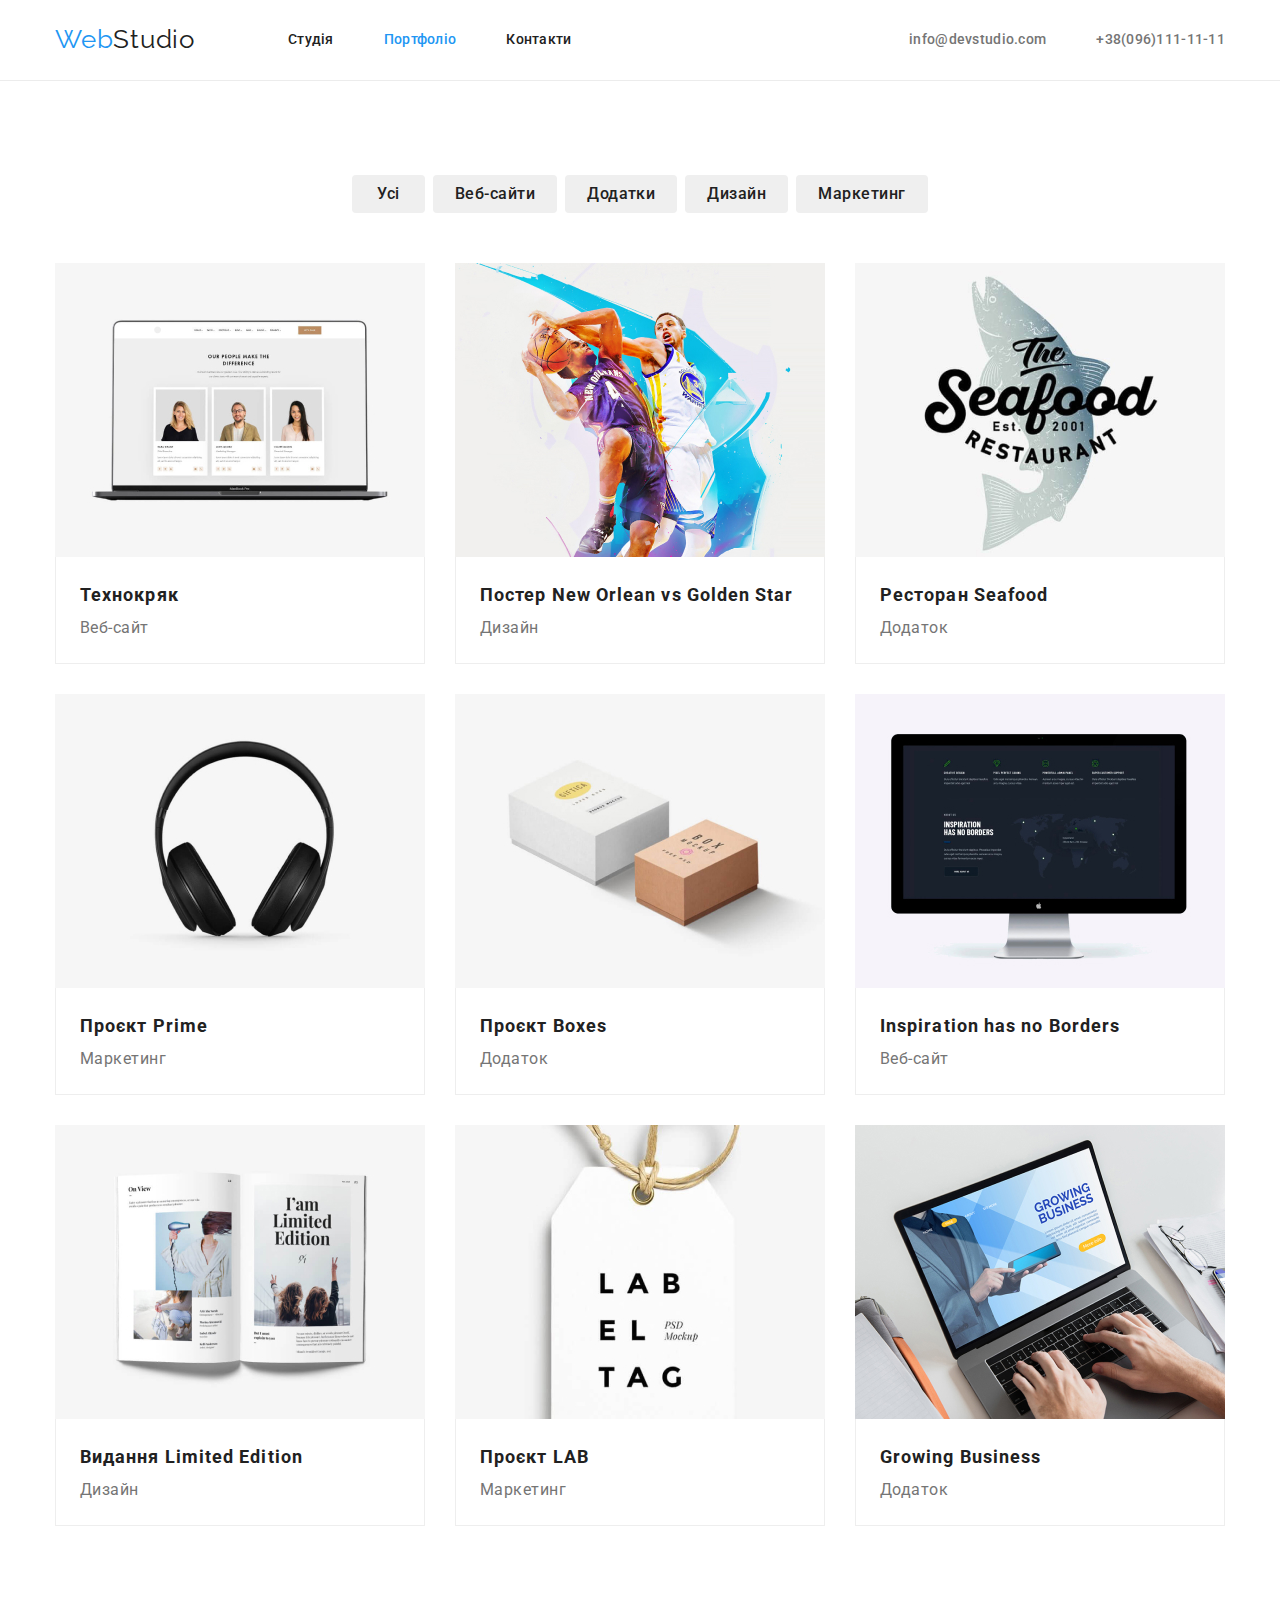
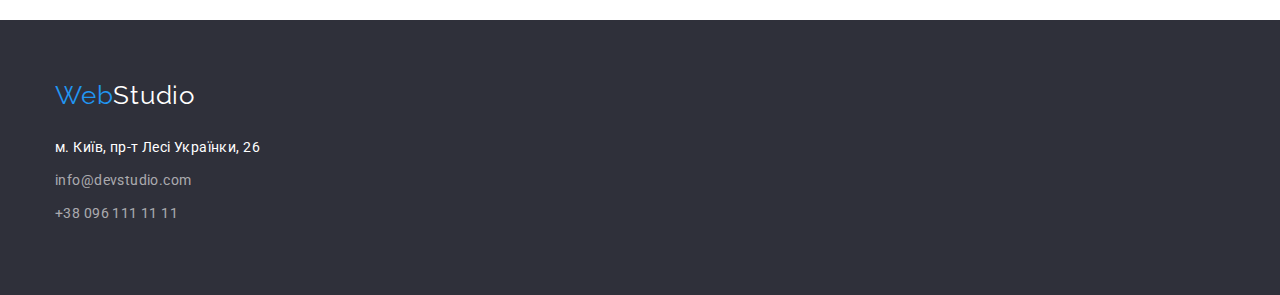
==== portfolio.html @ 9f7bf600 "Правки зроблені" ====
<!DOCTYPE html>
<html lang="uk">
  <head>
    <meta charset="UTF-8" />
    <meta http-equiv="X-UA-Compatible" content="IE=edge" />
    <meta name="viewport" content="width=device-width, initial-scale=1.0" />
    <title>WebStudio</title>
    <link href="https://fonts.googleapis.com/css2?family=Raleway:wght@700&family=Roboto:wght@400;500;700;900&display=swap"
      rel="stylesheet" />
    <link href="https://cdnjs.cloudflare.com/ajax/libs/normalize/8.0.1/normalize.css" /> 
    <link rel="stylesheet" href="./css/styles.css" />
  </head>
  <body>
    <header class="header">
      <div class="container">
        <a class="logo" href="./index.html"><span class="logo-half">Web</span>Studio</a>
    
        <nav>
          <ul class="nav-list">
            <li><a class="item" href="./index.html">Студія</a></li>
            <li><a class="item current" href="#">Портфоліо</a></li>
            <li><a class="item" href="#">Контакти</a></li>
          </ul>
        </nav>
        <div class="block-contacts">
          <ul class="contacts">
            <li><a href="mailto:info@devsudio.com" class="link-mail">info@devstudio.com</a></li>
            <li><a href="tel:+380961111111">+38(096)111-11-11</a></li>
          </ul>
        </div>
      </div>
    </header>

    <!--MAIN-HERO-->
    <main>
      <section class="section">
        <div class="container">
        <h1 class="hidden-title">Каталог</h1>
        <ul class="filter-list-button">
          <li><button type="button" class="filter-all">Усі</button></li>
          <li><button type="button" class="filter">Веб-сайти</button></li>
          <li><button type="button" class="filter">Додатки</button></li>
          <li><button type="button" class="filter">Дизайн</button></li>
          <li><button type="button" class="filter">Маркетинг</button></li>
        </ul>

        <ul class="image-list">
          
          <li>
            <a href="#">
              <img src="./images/tecknokr.jpg" alt="зображення лептопа" width="370" />
              <div class="image-descr">
                <h2 class="image-list-title">Технокряк</h2>
                <p class="image-list-item">Веб-сайт</p>
              </div>
            </a>
          </li>
          
          <li>
            <a href="#">
              <img src="./images/bascketball.jpg" alt="два баскетболісти" width="370" />
              <div class="image-descr">
                <h2 class="image-list-title">Постер New Orlean vs Golden Star</h2>
                <p class="image-list-item">Дизайн</p>
              </div>
            </a>
          </li>
          
          <li>
            <a href="#">
              <img src="./images/seafood.jpg" alt="лого ресторану" width="370" />
              <div class="image-descr">
                <h2 class="image-list-title">Ресторан Seafood</h2>
                <p class="image-list-item">Додаток</p>
              </div>
            </a>
          </li>
          
          <li>
            <a href="#">
              <img src="./images/headphones.jpg" alt="навушники фото" width="370" />
              <div class="image-descr">
                <h2 class="image-list-title">Проєкт Prime</h2>
                <p class="image-list-item">Маркетинг</p>
              </div>
            </a>
          </li>
          
          <li>
            <a href="#">
              <img src="./images/boxes.jpg" alt="зоброеження двох коробок" width="370" />
              <div class="image-descr">
                <h2 class="image-list-title">Проєкт Boxes</h2>
                <p class="image-list-item">Додаток</p>
              </div>
            </a>
          </li>
          
          <li><a href="#">
              <img src="./images/monitor.jpg" alt="зображення десктопа" width="370" />
              <div class="image-descr">
                <h2 class="image-list-title">Inspiration has no Borders</h2>
                <p class="image-list-item">Веб-сайт</p>
              </div>
            </a>
          </li>
          
          <li>
            <a href="#">
              <img src="./images/limedition.jpg" alt="зображення журналу" width="370" />
              <div class="image-descr">
                <h2 class="image-list-title">Видання Limited Edition</h2>
                <p class="image-list-item">Дизайн</p>
              </div>
            </a>
          </li>
          
          <li>
            <a href="#">
              <img src="./images/projlab.jpg" alt="зображення етикетки" width="370" />
              <div class="image-descr">
                <h2 class="image-list-title">Проєкт LAB</h2>
                <p class="image-list-item">Маркетинг</p>
              </div>
            </a>
          </li>
          
          <li>
            <a href="#">
              <img src="./images/laptop.jpg" alt="зображення лептопа" width="370" />
              <div class="image-descr">
                <h2 class="image-list-title">Growing Business</h2>
                <p class="image-list-item">Додаток</p>
              </div>
            </a>
          </li>
        
        </ul>
      </div>
      </section>
    </main>

    <!--FOOTER-->
    <footer class="footer">
      <div class="container">
        <a class="logo" href="#"><span class="logo-half">Web</span><span class="logo-footer">Studio</span></a>
        <address>
          <ul class="footer-list">
    
            <li>
              <a class="location" href="https://goo.gl/maps/CPFtiqBuCuVv1Jpb6" target="_blank"
                rel="noopener nofollow noreferrer">м. Київ, пр-т Лесі Українки, 26
              </a>
            </li>
    
            <li>
              <a class="mail" href="mailto:info@devstudio.com">info@devstudio.com</a>
            </li>
    
            <li><a class="tel" href="tel:+380961111111">+38 096 111 11 11</a></li>
          </ul>
        </address>
      </div>
    </footer>
    </body>
    
</html>
---- css/styles.css ----
:root {
  --primary-title-color: #212121;
  --primary-text-color: #757575;
  --accent-blue-color: #2196f3;
  --pure-white-color: #ffffff;
  --section-bckgd-color: #f5f5f5;
  --main-bckgd-color: #2f303a;
  --second-bckgd-color: #F5F4FA;
  --border-color: #ECECEC;


}

/*MAIN TAGS*/

* {
  box-sizing: border-box;
}

body {
  background-color: var(--pure-white-color);
  color: var(--primary-text-color);
  font-family: "Roboto", sans-serif;
  letter-spacing: 0.03em;
  font-size: 14px;
}

html {
  margin: 0;
  padding: 0;
}

p,
h1,
h2,
h3,
h4 {
    margin: 0;
}

a:hover,
a:focus,
a.current {
  color: var(--accent-blue-color);
}

a {
  text-decoration: none;
  color: inherit;
}

body {
  margin: 0;
}

ul, li {
  margin: 0;
  padding-left: 0;
  list-style: none;
}

img {
  display: block;
}

/*CLASS*/

.container {
  width: 1200px;
  padding-left: 15px;
  padding-right: 15px;
  margin: 0 auto;
  /*outline: 1px solid red;*/
}

.section {
  padding-top: 94px;
  padding-bottom: 94px;
}

.section-list {
  display: flex;
  margin-left: 30px;
}

.container .no-padding {
  padding-top: 0;
}

.logo {
  color: var(--primary-title-color);
  font-family: "Raleway", sans-serif;
  font-size: 26px;
  line-height: 1.19;
  letter-spacing: 0.03em;
  margin-right: 93px;
  padding-top: 24px;
  padding-bottom: 25px;
}

.logo-half {
  color: var(--accent-blue-color);
  font-family: "Raleway", sans-serif;
  font-size: 26px;
  line-height: 1.19;
  letter-spacing: 0.03em;
  margin-left: 0px;
}

.hidden-title {
  display: none;
}

/*HEADER*/

.header {
  border-bottom: 1px solid var(--border-color);
  margin: auto;
}

.header .container {
  display: flex;
  height: 80px;
  align-items: center;
  
}

.nav-list {
  color: var(--primary-title-color);
  font-weight: 500;
  line-height: 1.14;
  letter-spacing: 0.02em;
  display: flex;
  align-items: center;
}

.nav-list .item  {
display: flex;
margin-right: 50px;
padding-top: 32px;
padding-bottom: 32px;
}

.contacts {
color: var(--primary-text-color);
font-weight: 500;
font-size: 14px;
line-height: 1.14;
letter-spacing: 0.02em;
display: flex;
align-items: flex-end;
padding-top: 32px;
padding-bottom: 32px;
}

.block-contacts {
  margin-left: auto;
}

.contacts .link-mail {
margin-right: 50px;
}

[type="button"] {
  font-family: "Roboto";
  font-weight: 500;
  font-size: 16px;
  line-height: 1.63;
  letter-spacing: 0.03em;
  color: var(--primary-title-color);
  border-radius: 4px;
  border: 0px;
  padding: 6px 22px;
}

.filter-list-button .filter-all {
  padding: 6px 25px;
}

[type="button"]:hover,
[type="button"]:focus {
  color: var(--pure-white-color);
  background-color: var(--accent-blue-color);
  cursor: pointer;
}

.main-button {
  font-family: inherit;
  font-weight: 700;
  line-height: 1.88;
  letter-spacing: 0.06em;
  color: var(--pure-white-color);
  background-color: var(--accent-blue-color);
  width: 216px;
  height: 50px; 
  margin-top: 30px;
  border: 0px;
}

.main-button:hover,
.main-button:focus {
  background: #188CE8;
  box-shadow: 0px 4px 4px rgba(0, 0, 0, 0.15);
  border-radius: 4px;
  cursor: pointer;
  border: 0px;   
}

.hero {
  background: var(--main-bckgd-color);
  color: var(--pure-white-color);
  font-weight: 900;
  font-size: 44px;
  line-height: 1.36;
  text-align: center;
  text-transform: uppercase;
  letter-spacing: 0.06em;
  padding-top: 200px;
  padding-bottom: 200px;
}

.hero h1 {
  font-weight: 900;
  font-size: 44px;
  line-height: 1.36;
  text-align: center;
  letter-spacing: 0.06em;
}

.section-title {
  color: var(--primary-title-color);
  font-size: 36px;
  line-height: 1.17;
  text-align: center;
  letter-spacing: 0.03em;
   
}
.principles-list {
display: flex;
}

.principles-list-title  {
  color: var(--primary-title-color);
  font-weight: 700;
  font-size: 14px;
  line-height: 16px;
  letter-spacing: 0.03em;
  text-transform: uppercase;
  margin-bottom: 10px;
}

.principles-descr {
  font-size: 14px;
  line-height: 24px;
  letter-spacing: 0.03em;
}

.section-images {
  display: flex;
  align-items: center;
  justify-content: space-between;
  
}

.section.no-padding {
  padding-top: 0;
}

.section-images .images {
  margin-top: 50px;
}

/*TEAM*/
.section.section-team {
  background: var(--second-bckgd-color);
}  

.section-team .section-title {
  color: var(--primary-title-color);
}

.team-list {
  display: flex;
  align-items: center;
  margin-top: 50px;
  justify-content: space-between;
  
}

.team-list .teammate-name {
  font-weight: 500;
  font-size: 16px;
  line-height: 1.19;
  color: var(--primary-title-color);
}

.teammate-fuction {
  font-size: 16px;
  line-height: 19px;
  color: var(--primary-text-color);
  padding-bottom: 30px;
  text-align: center;
}

.teammate-item {
  display: flex;
  flex-direction: column;
  align-items: center;
  width: 270px;
  background-color: var(--pure-white-color);
}

.teammate-name {
  padding-top: 30px;
  margin-bottom: 10px;
  text-align: center;
}

/* PORTFOLIO */

.filter-list-button {
  display: flex;
  justify-content: center;
  gap: 8px;
  margin-bottom: 50px;
    padding: 0px 22px;
}

.image-list .image-list-title {
  color: var(--primary-title-color);
  font-size: 18px;
  line-height: 2;
  letter-spacing: 0.06em;
}

.image-list .image-list-item {
  color: var(--primary-text-color);
  font-size: 16px;
  line-height: 1.88;
  letter-spacing: 0.03em;
}

.image-list {
  display: flex;
  flex-wrap: wrap;
  justify-content: center;
  gap: 30px;
}

.image-descr {
  border: 1px solid #EEEEEE;
  border-top: 0;
  padding: 20px 24px;
}

/* FOOTER */

.container.no-padding {
  padding: 0;
}


.footer  {
  background-color: var(--main-bckgd-color);
  color: var(--pure-white-color);
  line-height: 1.71;
  padding-top: 36px;
  padding-bottom: 60px;
}

.footer .footer-list {
  font-style: normal;
}

.footer-list .mail,
.footer-list .tel {
  color: rgba(255, 255, 255, 0.6);
}

.footer-list .mail:hover,
.footer-list .tel:hover {
  color: var(--accent-blue-color);
}

.footer-list .mail:focus,
.footer-list .tel:focus {
  color: var(--accent-blue-color);
}

.footer .logo {
  display: block;
  margin-bottom: 0;
  
}

.footer-list {
  flex-direction: column;
  align-items: flex-start;
  margin-bottom: 9px;
}

.footer .location {
  display: block;
  margin-bottom: 9px;
}

.footer .mail {
  display: block;
  margin-bottom: 9px;
}

.logo-footer {
  color: var(--pure-white-color);
}

.logo-footer:hover,
.logo-footer:focus {
  color: var(--accent-blue-color);
}
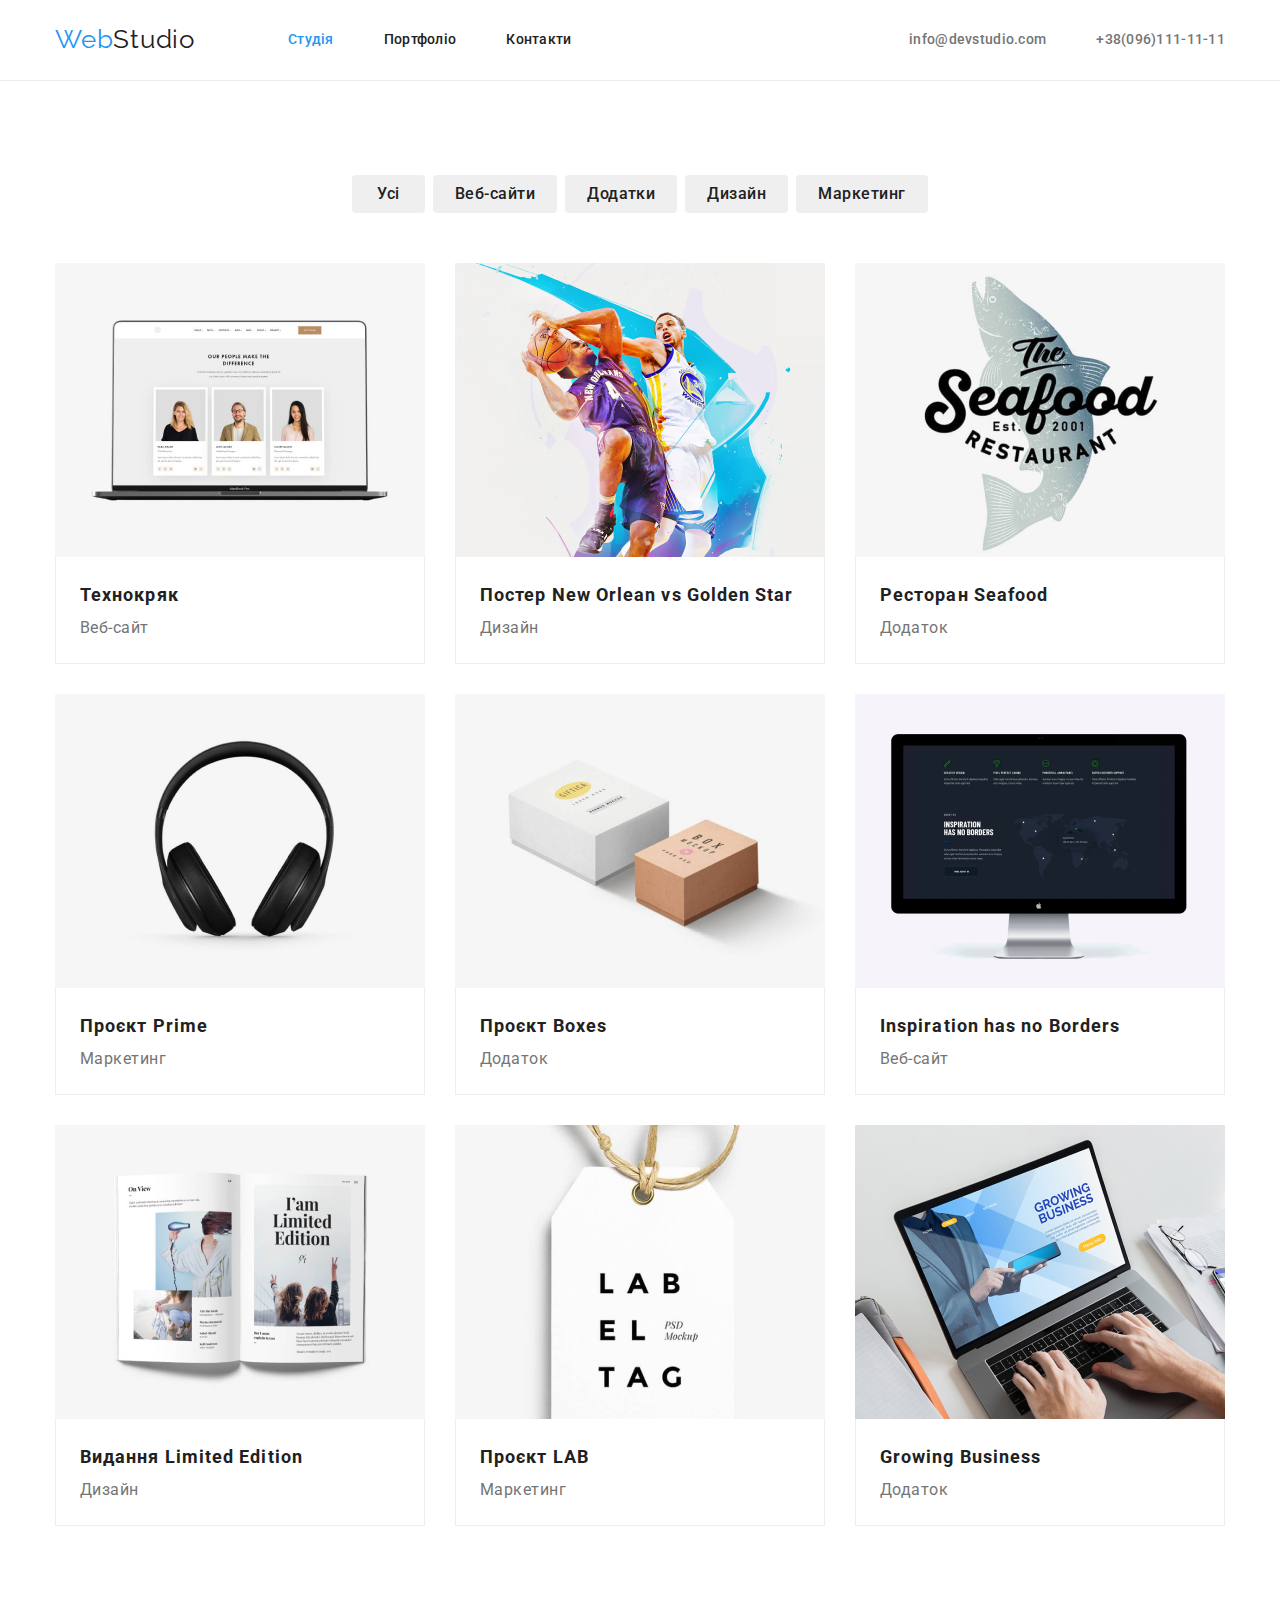
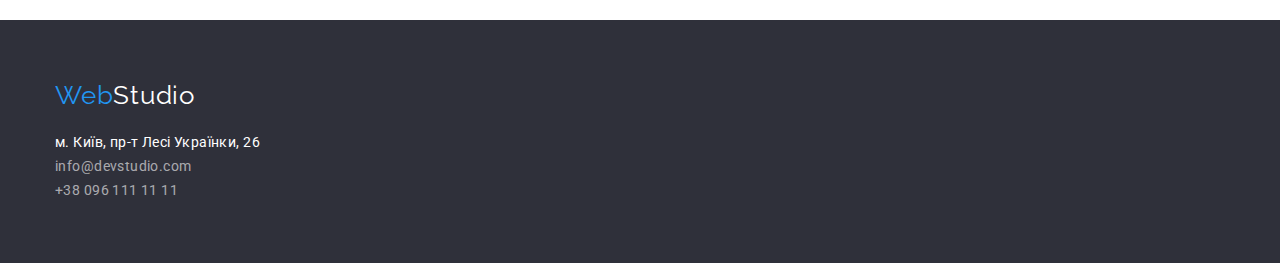
==== commit 7fe40631: "останні правки до дз №3" ====
--- a/portfolio.html
+++ b/portfolio.html
@@ -17,9 +17,9 @@
     
         <nav>
           <ul class="nav-list">
-            <li><a class="item" href="./index.html">Студія</a></li>
-            <li><a class="item current" href="#">Портфоліо</a></li>
-            <li><a class="item" href="#">Контакти</a></li>
+            <li class="item"><a class="current" href="#">Студія</a></li>
+            <li class="item"><a href="./portfolio.html">Портфоліо</a></li>
+            <li class="item"><a href="#">Контакти</a></li>
           </ul>
         </nav>
         <div class="block-contacts">
--- a/css/styles.css
+++ b/css/styles.css
@@ -120,7 +120,6 @@
 
 .header .container {
   display: flex;
-  height: 80px;
   align-items: center;
   
 }
@@ -134,11 +133,12 @@
   align-items: center;
 }
 
-.nav-list .item  {
+.nav-list .item:not(:last-child)  {
 display: flex;
-margin-right: 50px;
 padding-top: 32px;
 padding-bottom: 32px;
+margin-right: 50px;
+
 }
 
 .contacts {
@@ -206,7 +206,7 @@
   border: 0px;   
 }
 
-.hero {
+.section-hero {
   background: var(--main-bckgd-color);
   color: var(--pure-white-color);
   font-weight: 900;
@@ -219,7 +219,7 @@
   padding-bottom: 200px;
 }
 
-.hero h1 {
+.section-hero h1 {
   font-weight: 900;
   font-size: 44px;
   line-height: 1.36;
@@ -266,8 +266,8 @@
   padding-top: 0;
 }
 
-.section-images .images {
-  margin-top: 50px;
+.container .section-title {
+  margin-bottom: 50px;
 }
 
 /*TEAM*/
@@ -296,25 +296,27 @@
 
 .teammate-fuction {
   font-size: 16px;
-  line-height: 19px;
+  line-height: 1.19;
   color: var(--primary-text-color);
-  padding-bottom: 30px;
+  margin-top: 10px;
+}
+
+.teammate-item {
+  display: flex;
+  flex-direction: column;
   text-align: center;
-}
-
-.teammate-item {
-  display: flex;
-  flex-direction: column;
-  align-items: center;
   width: 270px;
   background-color: var(--pure-white-color);
-}
-
-.teammate-name {
-  padding-top: 30px;
-  margin-bottom: 10px;
-  text-align: center;
-}
+  border: 0px solid;
+  border-radius: 0px 0px 4px 4px;
+  box-shadow: 0px 1px 3px rgba(0, 0, 0, 0.12), 0px 1px 1px rgba(0, 0, 0, 0.14), 0px 2px 1px rgba(0, 0, 0, 0.2);
+
+}
+
+.teammate-descr {
+  padding: 30px 0 30px;
+}
+
 
 /* PORTFOLIO */
 
@@ -323,7 +325,6 @@
   justify-content: center;
   gap: 8px;
   margin-bottom: 50px;
-    padding: 0px 22px;
 }
 
 .image-list .image-list-title {
@@ -364,7 +365,7 @@
   background-color: var(--main-bckgd-color);
   color: var(--pure-white-color);
   line-height: 1.71;
-  padding-top: 36px;
+  padding-top: 60px;
   padding-bottom: 60px;
 }
 
@@ -389,23 +390,12 @@
 
 .footer .logo {
   display: block;
-  margin-bottom: 0;
-  
-}
-
-.footer-list {
-  flex-direction: column;
-  align-items: flex-start;
-  margin-bottom: 9px;
-}
-
-.footer .location {
-  display: block;
-  margin-bottom: 9px;
-}
-
-.footer .mail {
-  display: block;
+  padding-top: 0;
+  padding-bottom: 0;
+  margin-bottom: 20px;
+}
+
+.footer-list-element {
   margin-bottom: 9px;
 }
 
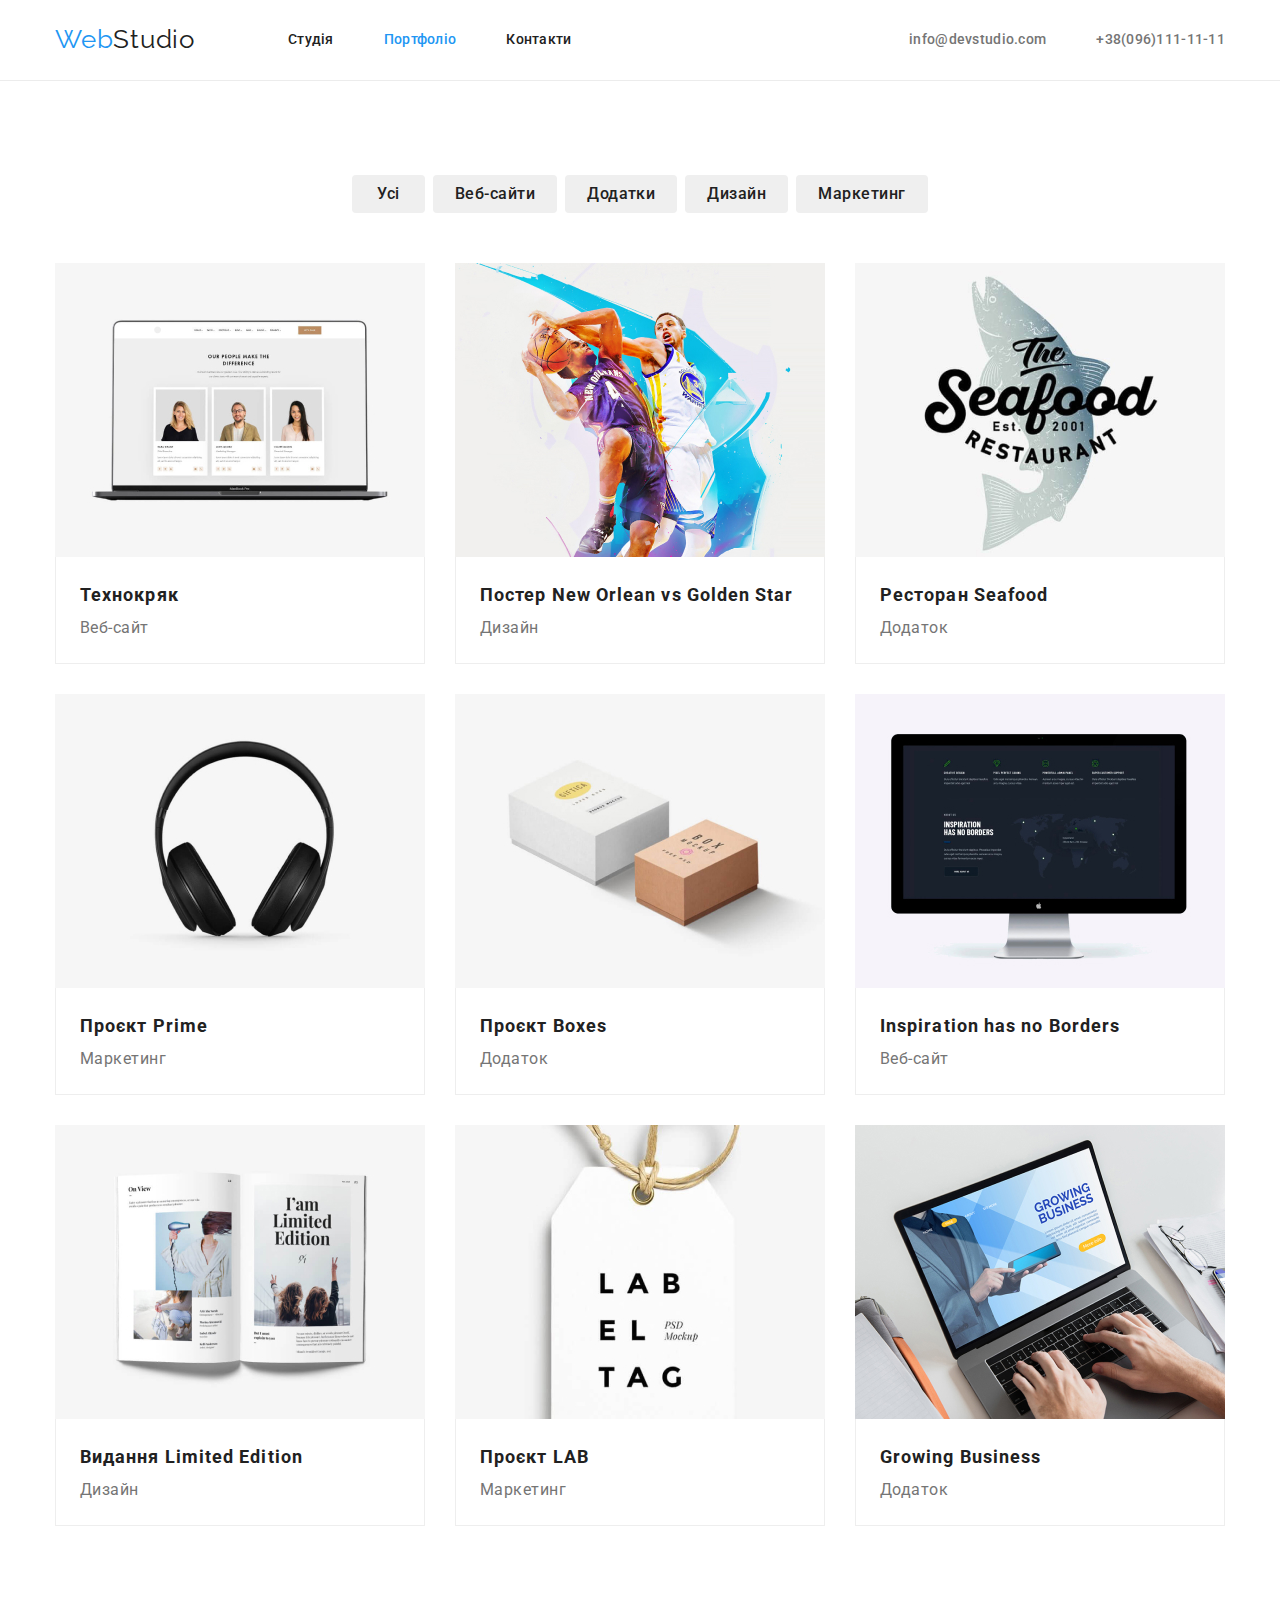
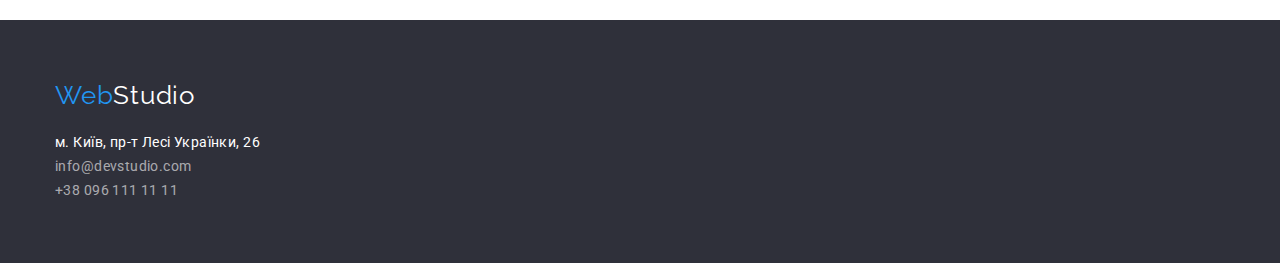
==== commit c1a7f017: "update" ====
--- a/portfolio.html
+++ b/portfolio.html
@@ -17,8 +17,8 @@
     
         <nav>
           <ul class="nav-list">
-            <li class="item"><a class="current" href="#">Студія</a></li>
-            <li class="item"><a href="./portfolio.html">Портфоліо</a></li>
+            <li class="item"><a href="./index.html">Студія</a></li>
+            <li class="item"><a class="current" href="./portfolio.html">Портфоліо</a></li>
             <li class="item"><a href="#">Контакти</a></li>
           </ul>
         </nav>
@@ -46,7 +46,7 @@
 
         <ul class="image-list">
           
-          <li>
+          <li class="image">
             <a href="#">
               <img src="./images/tecknokr.jpg" alt="зображення лептопа" width="370" />
               <div class="image-descr">
@@ -56,7 +56,7 @@
             </a>
           </li>
           
-          <li>
+          <li class="image">
             <a href="#">
               <img src="./images/bascketball.jpg" alt="два баскетболісти" width="370" />
               <div class="image-descr">
@@ -66,7 +66,7 @@
             </a>
           </li>
           
-          <li>
+          <li class="image">
             <a href="#">
               <img src="./images/seafood.jpg" alt="лого ресторану" width="370" />
               <div class="image-descr">
@@ -76,7 +76,7 @@
             </a>
           </li>
           
-          <li>
+          <li class="image">
             <a href="#">
               <img src="./images/headphones.jpg" alt="навушники фото" width="370" />
               <div class="image-descr">
@@ -86,7 +86,7 @@
             </a>
           </li>
           
-          <li>
+          <li class="image">
             <a href="#">
               <img src="./images/boxes.jpg" alt="зоброеження двох коробок" width="370" />
               <div class="image-descr">
@@ -96,7 +96,8 @@
             </a>
           </li>
           
-          <li><a href="#">
+          <li class="image">
+            <a href="#">
               <img src="./images/monitor.jpg" alt="зображення десктопа" width="370" />
               <div class="image-descr">
                 <h2 class="image-list-title">Inspiration has no Borders</h2>
@@ -105,7 +106,7 @@
             </a>
           </li>
           
-          <li>
+          <li class="image">
             <a href="#">
               <img src="./images/limedition.jpg" alt="зображення журналу" width="370" />
               <div class="image-descr">
@@ -115,7 +116,7 @@
             </a>
           </li>
           
-          <li>
+          <li class="image">
             <a href="#">
               <img src="./images/projlab.jpg" alt="зображення етикетки" width="370" />
               <div class="image-descr">
@@ -125,7 +126,7 @@
             </a>
           </li>
           
-          <li>
+          <li class="image">
             <a href="#">
               <img src="./images/laptop.jpg" alt="зображення лептопа" width="370" />
               <div class="image-descr">
--- a/css/styles.css
+++ b/css/styles.css
@@ -47,6 +47,14 @@
 a {
   text-decoration: none;
   color: inherit;
+}
+
+li.image:hover,
+li.image:focus {
+  box-shadow: 
+  0px 1px 1px rgba(0, 0, 0, 0.12), 
+  0px 4px 4px rgba(0, 0, 0, 0.06), 
+  1px 4px 6px rgba(0, 0, 0, 0.16);
 }
 
 body {
@@ -182,6 +190,10 @@
   color: var(--pure-white-color);
   background-color: var(--accent-blue-color);
   cursor: pointer;
+  box-shadow: 
+  0px 3px 1px rgba(0, 0, 0, 0.1), 
+  0px 1px 2px rgba(0, 0, 0, 0.08), 
+  0px 2px 2px rgba(0, 0, 0, 0.12);
 }
 
 .main-button {
@@ -206,6 +218,8 @@
   border: 0px;   
 }
 
+/*HERO*/
+
 .section-hero {
   background: var(--main-bckgd-color);
   color: var(--pure-white-color);
@@ -217,6 +231,13 @@
   letter-spacing: 0.06em;
   padding-top: 200px;
   padding-bottom: 200px;
+  background-image: linear-gradient(
+    rgba(47, 48, 58, 0.4), 
+    rgba(47, 48, 58, 0.4)),
+   url(../images/hero-bg.jpg);
+  background-repeat: no-repeat;
+  background-position: center;
+  background-size: 1600px;
 }
 
 .section-hero h1 {
@@ -317,6 +338,14 @@
   padding: 30px 0 30px;
 }
 
+.socials {
+  display: flex;
+  padding: 0;
+  margin: 0;
+  outline: 1px solid black;
+  list-style: none;
+}
+
 
 /* PORTFOLIO */
 
